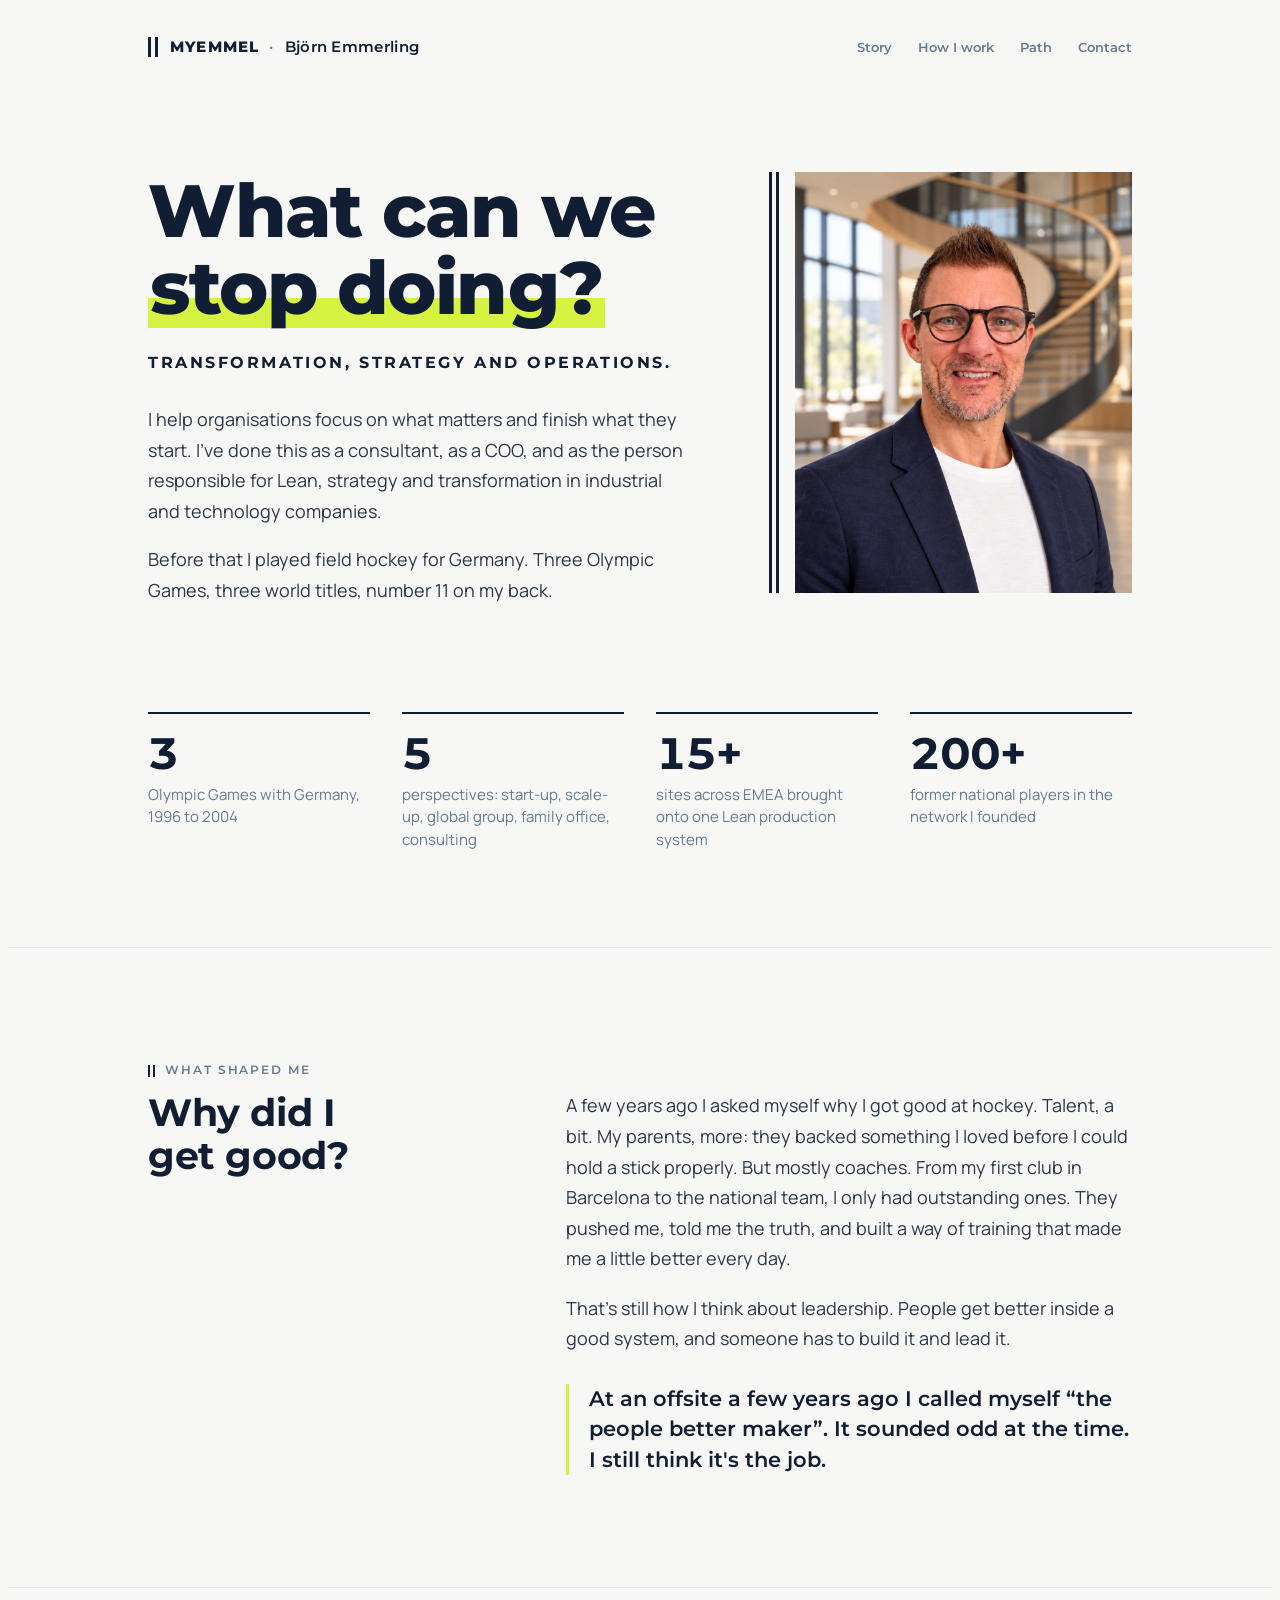
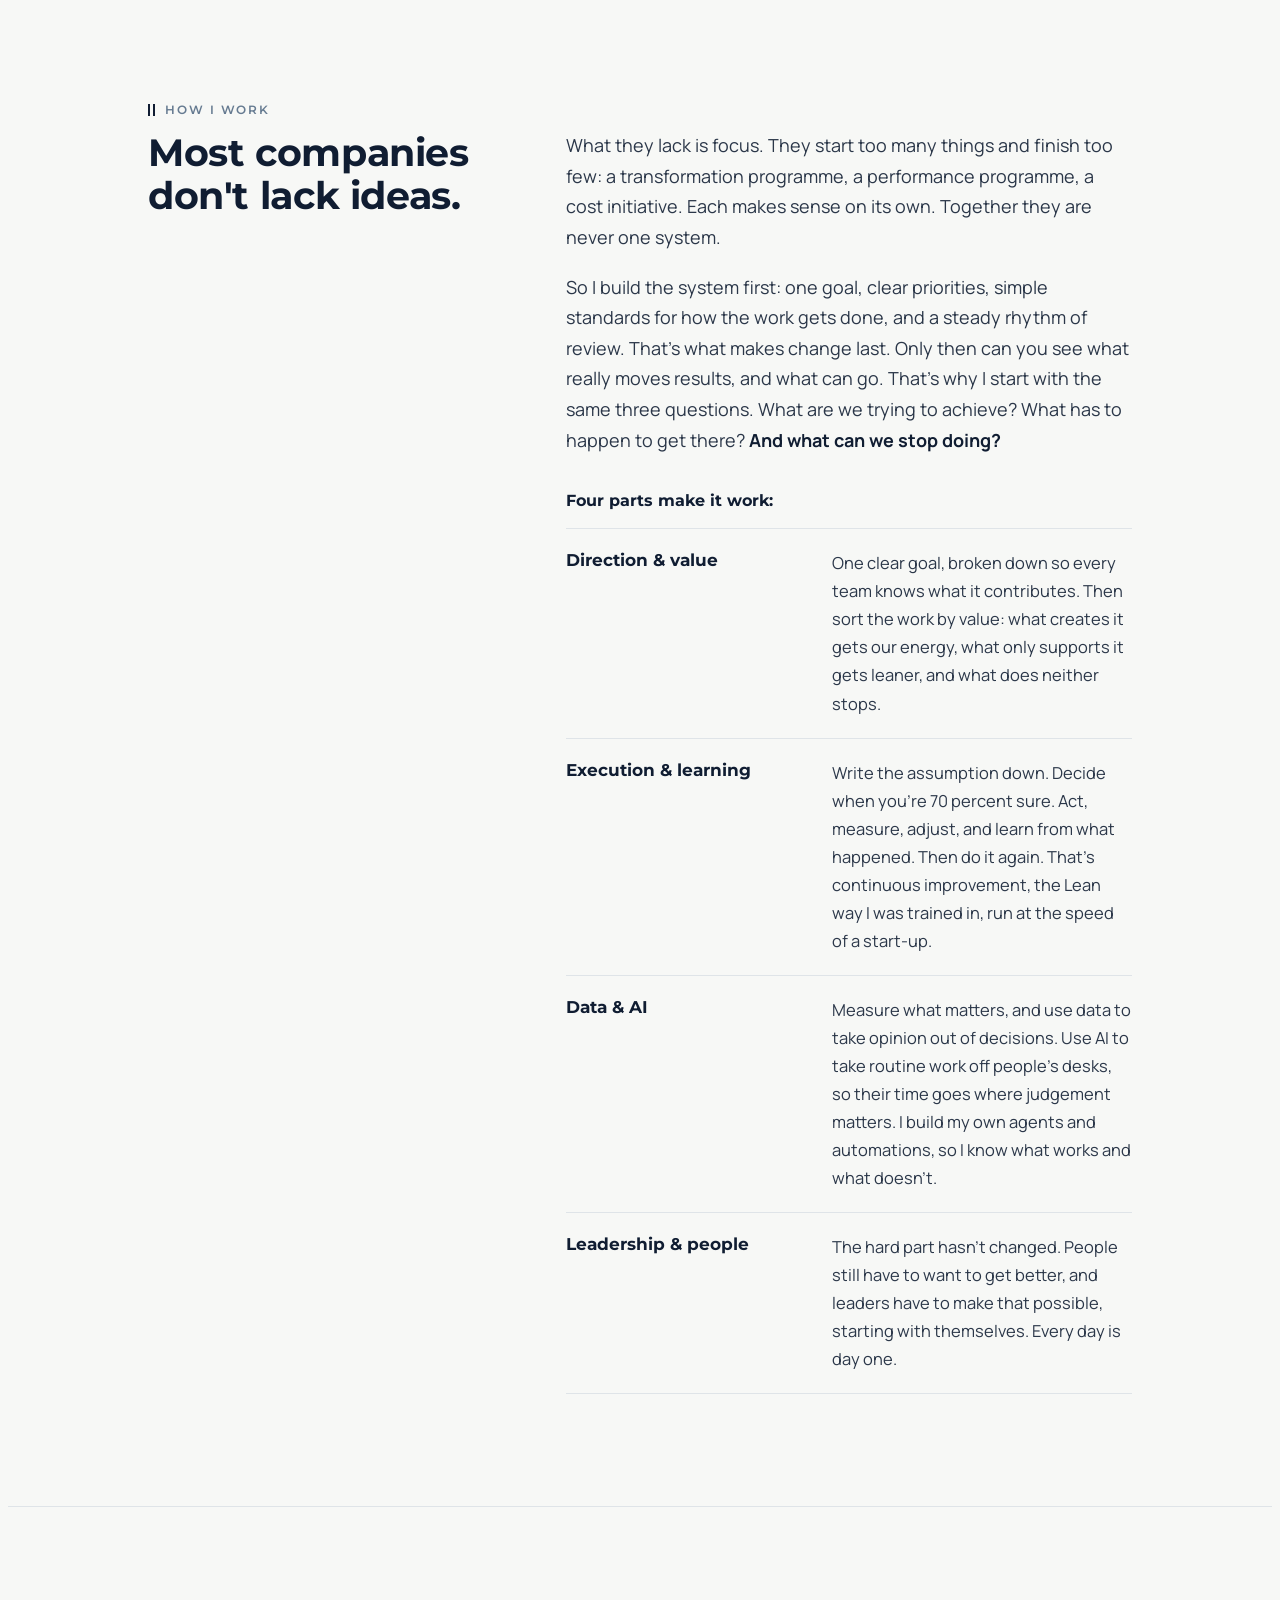
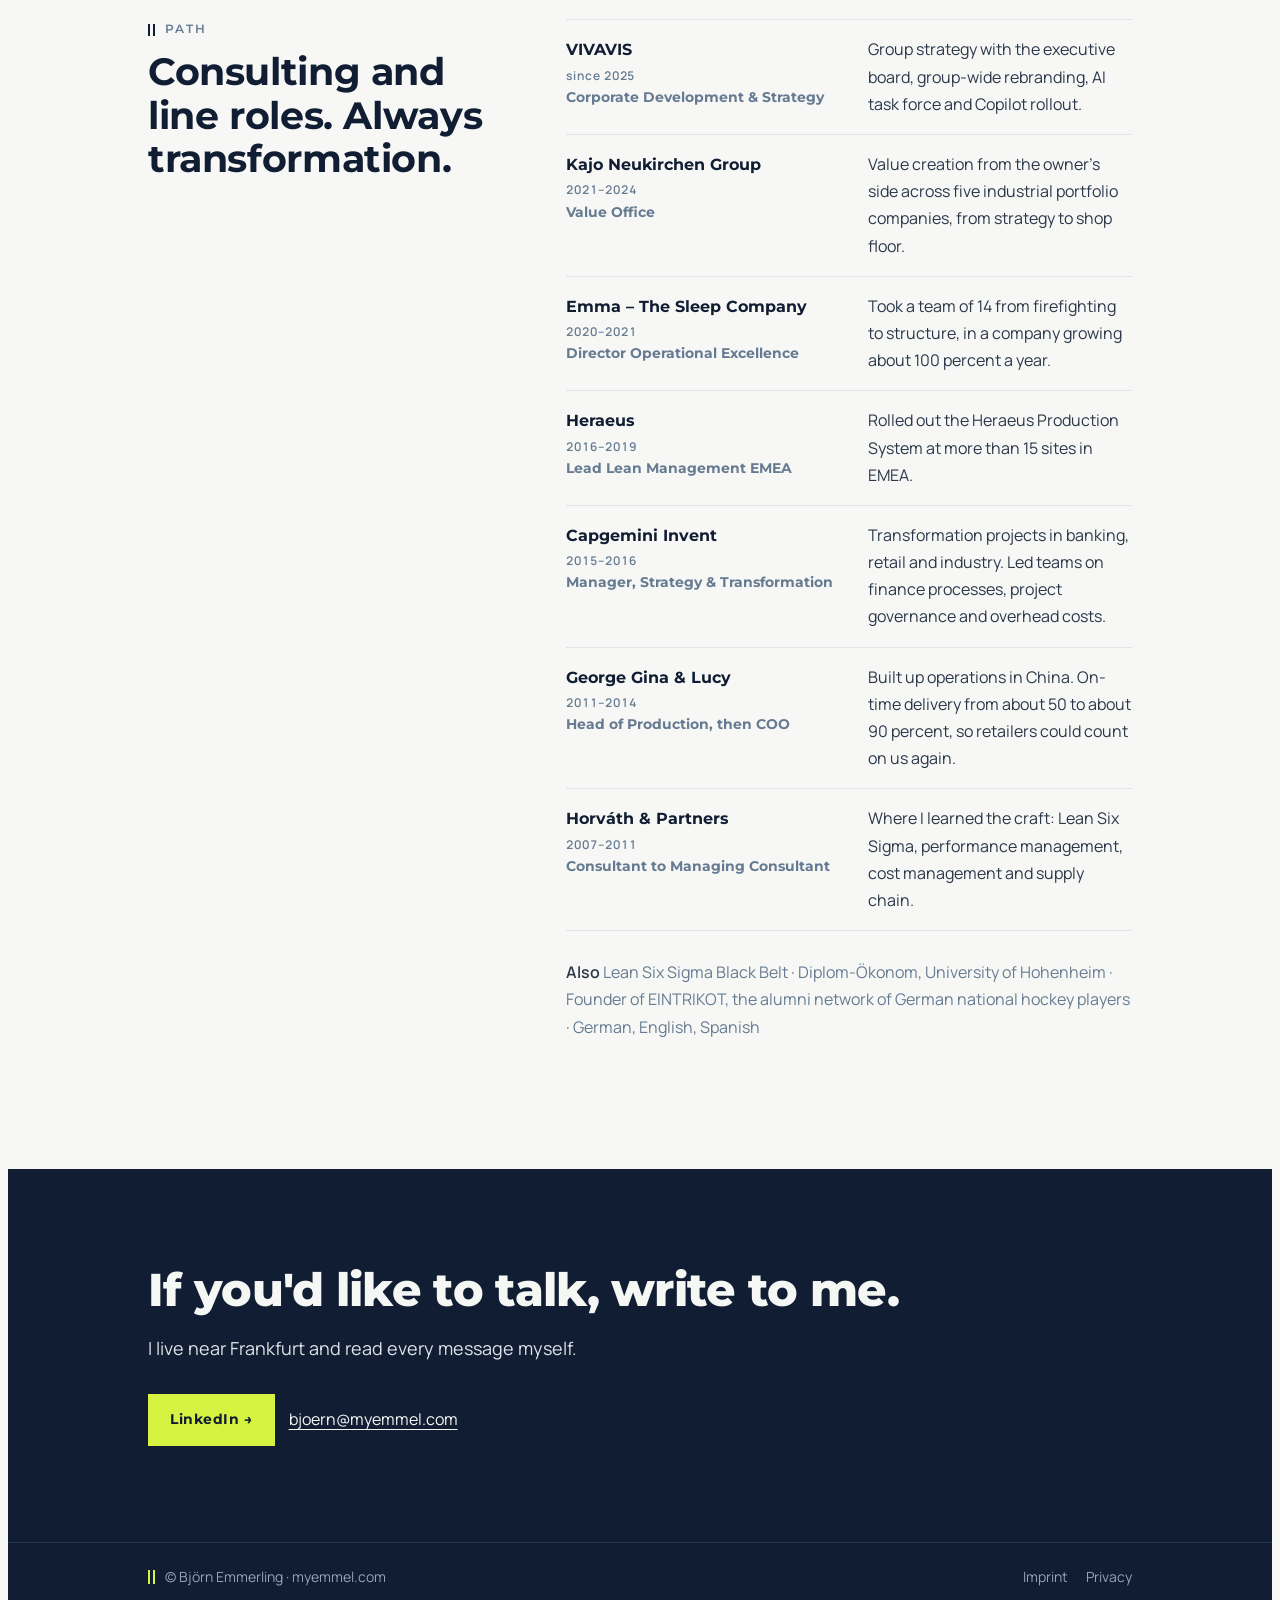
==== design/index.html @ a7419834 "Initial commit: Referenzdateien, README Co-Authored-By: Claude Sonnet 5.5 <noreply@anthropic.com>" ====
<!doctype html>
<html lang="en">
<head>
<meta charset="utf-8">
<meta name="viewport" content="width=device-width, initial-scale=1">
<title>MYEMMEL</title>
<link rel="preconnect" href="https://fonts.googleapis.com">
<link rel="preconnect" href="https://fonts.gstatic.com" crossorigin>
<link rel="stylesheet" href="https://fonts.googleapis.com/css2?family=Montserrat:wght@500;600;700;800&family=Manrope:wght@400;500;600&display=swap">
<style>
/* Layout: light page, one wide column with a two-column hero. The two strokes of the 11 are the only mark; lime is used for underlines and the contact button only. */
:root {
  --bg: #F7F8F6;
  --surface: #FFFFFF;
  --ink: #101D32;
  --text: #2B3749;
  --muted: #667B91;
  --rule: #DFE4E8;
  --lime: #D6F342;
  --photo: #E9EDF0;
  --head: "Montserrat", "Helvetica Neue", Arial, sans-serif;
  --body: "Manrope", "Helvetica Neue", Arial, sans-serif;
  color-scheme: light;
}
* { box-sizing: border-box; }
html { scroll-behavior: smooth; }
body {
  background: var(--bg);
  color: var(--text);
  font-family: var(--body);
  font-size: 18px;
  line-height: 1.7;
  -webkit-font-smoothing: antialiased;
}
.wrap { max-width: 1080px; margin-inline: auto; padding-inline: clamp(16px, 5vw, 48px); }
a { color: var(--ink); text-underline-offset: 4px; text-decoration-thickness: 1px; }
a:hover { text-decoration-thickness: 2px; }
a:focus-visible { outline: 2px solid var(--ink); outline-offset: 3px; }
h1, h2, h3 { font-family: var(--head); color: var(--ink); margin: 0; text-wrap: balance; }
.label { font-family: var(--head); font-weight: 600; font-size: 12px; letter-spacing: .16em; text-transform: uppercase; color: var(--muted); display: flex; align-items: center; gap: 10px; }
.label::before { content: ""; flex: none; width: 7px; height: 12px; background: linear-gradient(to right, var(--ink) 0 2px, transparent 2px 5px, var(--ink) 5px 7px); }
.foot-mark { display: inline-flex; gap: 3px; height: 14px; margin-right: 10px; vertical-align: -2px; }
.foot-mark i { display: block; width: 2px; height: 100%; background: var(--lime); }
.mark { underline: none; background: linear-gradient(transparent 62%, var(--lime) 62%, var(--lime) 94%, transparent 94%); padding-inline: 2px; }

/* Header */
header { padding-block: 26px; }
.top { display: flex; justify-content: space-between; align-items: center; gap: 16px; }
.logo { display: flex; align-items: center; gap: 12px; font-family: var(--head); font-weight: 800; font-size: 15px; letter-spacing: .08em; color: var(--ink); text-decoration: none; }
.logo .sep { color: var(--muted); font-weight: 600; margin-inline: -2px; }
.logo .who { font-weight: 600; letter-spacing: .02em; }
.eleven { display: inline-flex; gap: 4px; height: 20px; }
.eleven i { display: block; width: 3px; height: 100%; background: var(--ink); }
nav { display: flex; gap: 26px; }
nav a { font-family: var(--head); font-weight: 600; font-size: 13px; text-decoration: none; color: var(--muted); }
nav a:hover { color: var(--ink); }
@media (max-width: 640px) { nav { display: none; } }

/* Hero */
.hero { padding-block: clamp(32px, 6vw, 72px) clamp(48px, 7vw, 88px); }
.hero-grid { display: grid; grid-template-columns: minmax(0, 1.5fr) minmax(0, 1fr); gap: clamp(32px, 6vw, 80px); align-items: start; }
@media (max-width: 820px) { .hero-grid { grid-template-columns: 1fr; } }
.hero h1 .line { display: block; white-space: nowrap; }
.hero h1 { font-size: clamp(42px, 5.8vw, 74px); font-weight: 800; line-height: 1.05; letter-spacing: -.02em; margin: 14px 0 22px; }
.hero .role { font-family: var(--head); font-weight: 700; font-size: clamp(14px, 1.3vw, 16px); letter-spacing: .16em; text-transform: uppercase; color: var(--ink); margin: 0 0 28px; }
.hero p.intro { margin: 0 0 1em; max-width: 34em; }
.portrait { position: relative; margin: 14px 0 0; justify-self: end; width: 100%; max-width: 380px; padding-left: 26px; }
.portrait::before { content: ""; position: absolute; left: 0; top: 0; bottom: 0; width: 10px; background: linear-gradient(to right, var(--ink) 0 3px, transparent 3px 7px, var(--ink) 7px 10px); }
.photo { aspect-ratio: 4 / 5; width: 100%; height: auto; object-fit: cover; object-position: center top; background: var(--photo); display: block; }
@media (max-width: 820px) { .portrait { justify-self: start; max-width: 320px; margin-top: 0; } }
.photo span { font-size: 14px; color: var(--muted); padding: 14px 16px; }

/* KPIs */
.kpis { list-style: none; margin: 0; padding: 0; display: grid; grid-template-columns: repeat(4, minmax(0, 1fr)); gap: 32px; }
@media (max-width: 820px) { .kpis { grid-template-columns: repeat(2, minmax(0, 1fr)); gap: 28px 24px; } }
.kpis li { min-width: 0; border-top: 2px solid var(--ink); padding-top: 16px; }
.kpis .num { display: block; font-family: var(--head); font-weight: 700; font-size: clamp(32px, 3.6vw, 44px); line-height: 1.05; color: var(--ink); font-variant-numeric: tabular-nums; letter-spacing: -.02em; }
.kpis .txt { display: block; margin-top: 8px; font-size: 15px; line-height: 1.5; color: var(--muted); }

/* Sections */
section.block { padding-block: clamp(64px, 9vw, 112px); }
section.block { border-top: 1px solid var(--rule); }
.kpi-band { padding-bottom: clamp(56px, 8vw, 96px); }
.two .prose { padding-top: 30px; }
@media (max-width: 820px) { .two .prose { padding-top: 0; } }
.two { display: grid; grid-template-columns: minmax(0, 1fr) minmax(0, 1.6fr); gap: clamp(24px, 5vw, 72px); align-items: start; }
@media (max-width: 820px) { .two { grid-template-columns: 1fr; } }
.two h2 { font-size: clamp(28px, 3.2vw, 38px); font-weight: 700; line-height: 1.15; letter-spacing: -.01em; margin-top: 10px; }
.prose p { margin: 0 0 1.05em; max-width: 36em; }
.prose p:last-child { margin-bottom: 0; }
.prose strong { color: var(--ink); font-weight: 700; }
.quote { margin-top: 30px; padding-left: 20px; border-left: 3px solid var(--lime); font-family: var(--head); font-weight: 600; font-size: 21px; line-height: 1.45; color: var(--ink); max-width: 28em; }

/* Principles */
.prose .lead-in { margin: 32px 0 0; font-family: var(--head); font-weight: 700; font-size: 16px; color: var(--ink); }
.principles { list-style: none; margin: 14px 0 0; padding: 0; display: grid; gap: 0; border-top: 1px solid var(--rule); }
.principles li { display: grid; grid-template-columns: minmax(0, 13em) minmax(0, 1fr); gap: 8px 32px; padding-block: 20px; border-bottom: 1px solid var(--rule); }
@media (max-width: 640px) { .principles li { grid-template-columns: 1fr; } }
.principles h3 { font-size: 17px; font-weight: 700; line-height: 1.4; }
.principles p { margin: 0; font-size: 16.5px; }

/* Path */
.path { list-style: none; margin: 0; padding: 0; border-top: 1px solid var(--rule); }
.path li { display: grid; grid-template-columns: minmax(0, 15em) minmax(0, 1fr); gap: 4px 32px; padding-block: 16px; border-bottom: 1px solid var(--rule); }
@media (max-width: 640px) { .path li { grid-template-columns: 1fr; } }
.path .org { font-family: var(--head); font-weight: 700; font-size: 16px; color: var(--ink); }
.path .role { display: block; font-size: 14px; color: var(--muted); }
.path .years { display: block; font-family: var(--body); font-weight: 600; font-size: 12px; letter-spacing: .08em; color: var(--muted); margin-top: 2px; font-variant-numeric: tabular-nums; }
.path .what { font-size: 16px; }
.also { margin-top: 28px; font-size: 16px; color: var(--muted); }
.also b { color: var(--text); font-weight: 600; }

/* Contact */
.contact { background: var(--ink); color: #DCE3E9; padding-block: clamp(56px, 8vw, 96px); }
.contact h2 { color: #F5F7F4; font-size: clamp(30px, 4vw, 46px); font-weight: 800; letter-spacing: -.015em; line-height: 1.1; }
.contact p { max-width: 32em; margin: 18px 0 30px; }
.btns { display: flex; flex-wrap: wrap; gap: 14px; align-items: center; }
.btn { display: inline-block; font-family: var(--head); font-weight: 700; font-size: 14px; letter-spacing: .04em; text-decoration: none; padding: 14px 22px; background: var(--lime); color: var(--ink); }
.btn:hover { background: #F5F7F4; }
.mail { color: #F5F7F4; font-size: 16px; text-decoration: underline; text-underline-offset: 4px; }
footer { background: var(--ink); color: #93A4B6; border-top: 1px solid #22344F; padding-block: 22px 28px; font-size: 14px; }
footer .wrap { display: flex; justify-content: space-between; flex-wrap: wrap; gap: 12px; }
footer a { color: #93A4B6; }
footer nav { display: flex; gap: 18px; }
footer nav a { font-family: var(--body); font-weight: 400; font-size: 14px; }
</style>
</head>
<body>

<header>
  <div class="wrap top">
    <a class="logo" href="#top" aria-label="MYEMMEL · Björn Emmerling"><span class="eleven" aria-hidden="true"><i></i><i></i></span>MYEMMEL<span class="sep" aria-hidden="true">·</span><span class="who">Björn Emmerling</span></a>
    <nav aria-label="Sections">
      <a href="#story">Story</a>
      <a href="#work">How I work</a>
      <a href="#path">Path</a>
      <a href="#contact">Contact</a>
    </nav>
  </div>
</header>

<main id="top">
  <section class="hero">
    <div class="wrap hero-grid">
      <div>
        <h1><span class="line">What can we</span><span class="line"><span class="mark">stop doing?</span></span></h1>
        <p class="role">Transformation, strategy and operations.</p>
        <p class="intro">I help organisations focus on what matters and finish what they start. I've done this as a consultant, as a COO, and as the person responsible for Lean, strategy and transformation in industrial and technology companies.</p>
        <p class="intro">Before that I played field hockey for Germany. Three Olympic Games, three world titles, number 11 on my back.</p>
      </div>
      <figure class="portrait"><img class="photo" src="../assets/bjoern-portrait.jpg" alt="Björn Emmerling" width="760" height="1013"></figure>
    </div>
  </section>

  <section class="kpi-band" aria-label="Facts">
    <div class="wrap">
      <ul class="kpis">
        <li><span class="num">3</span><span class="txt">Olympic Games with Germany, 1996 to 2004</span></li>
        <li><span class="num">5</span><span class="txt">perspectives: start-up, scale-up, global group, family office, consulting</span></li>
        <li><span class="num">15+</span><span class="txt">sites across EMEA brought onto one Lean production system</span></li>
        <li><span class="num">200+</span><span class="txt">former national players in the network I founded</span></li>
      </ul>
    </div>
  </section>

  <section class="block" id="story">
    <div class="wrap two">
      <div>
        <div class="label">What shaped me</div>
        <h2>Why did I get good?</h2>
      </div>
      <div class="prose">
        <p>A few years ago I asked myself why I got good at hockey. Talent, a bit. My parents, more: they backed something I loved before I could hold a stick properly. But mostly coaches. From my first club in Barcelona to the national team, I only had outstanding ones. They pushed me, told me the truth, and built a way of training that made me a little better every day.</p>
        <p>That's still how I think about leadership. People get better inside a good system, and someone has to build it and lead it.</p>
        <div class="quote">At an offsite a few years ago I called myself “the people better maker”. It sounded odd at the time. I still think it's the job.</div>
      </div>
    </div>
  </section>

  <section class="block" id="work">
    <div class="wrap two">
      <div>
        <div class="label">How I work</div>
        <h2>Most companies don't lack ideas.</h2>
      </div>
      <div class="prose">
        <p>What they lack is focus. They start too many things and finish too few: a transformation programme, a performance programme, a cost initiative. Each makes sense on its own. Together they are never one system.</p>
        <p>So I build the system first: one goal, clear priorities, simple standards for how the work gets done, and a steady rhythm of review. That's what makes change last. Only then can you see what really moves results, and what can go. That's why I start with the same three questions. What are we trying to achieve? What has to happen to get there? <strong>And what can we stop doing?</strong></p>
        <p class="lead-in">Four parts make it work:</p>
        <ul class="principles">
          <li><h3>Direction &amp; value</h3><p>One clear goal, broken down so every team knows what it contributes. Then sort the work by value: what creates it gets our energy, what only supports it gets leaner, and what does neither stops.</p></li>
          <li><h3>Execution &amp; learning</h3><p>Write the assumption down. Decide when you're 70 percent sure. Act, measure, adjust, and learn from what happened. Then do it again. That's continuous improvement, the Lean way I was trained in, run at the speed of a start-up.</p></li>
          <li><h3>Data &amp; AI</h3><p>Measure what matters, and use data to take opinion out of decisions. Use AI to take routine work off people's desks, so their time goes where judgement matters. I build my own agents and automations, so I know what works and what doesn't.</p></li>
          <li><h3>Leadership &amp; people</h3><p>The hard part hasn't changed. People still have to want to get better, and leaders have to make that possible, starting with themselves. Every day is day one.</p></li>
        </ul>
      </div>
    </div>
  </section>

  <section class="block" id="path">
    <div class="wrap two">
      <div>
        <div class="label">Path</div>
        <h2>Consulting and line roles. Always transformation.</h2>
      </div>
      <div>
        <ol class="path">
          <li><span class="org">VIVAVIS<span class="years">since 2025</span><span class="role">Corporate Development &amp; Strategy</span></span><span class="what">Group strategy with the executive board, group-wide rebranding, AI task force and Copilot rollout.</span></li>
          <li><span class="org">Kajo Neukirchen Group<span class="years">2021–2024</span><span class="role">Value Office</span></span><span class="what">Value creation from the owner's side across five industrial portfolio companies, from strategy to shop floor.</span></li>
          <li><span class="org">Emma – The Sleep Company<span class="years">2020–2021</span><span class="role">Director Operational Excellence</span></span><span class="what">Took a team of 14 from firefighting to structure, in a company growing about 100 percent a year.</span></li>
          <li><span class="org">Heraeus<span class="years">2016–2019</span><span class="role">Lead Lean Management EMEA</span></span><span class="what">Rolled out the Heraeus Production System at more than 15 sites in EMEA.</span></li>
          <li><span class="org">Capgemini Invent<span class="years">2015–2016</span><span class="role">Manager, Strategy &amp; Transformation</span></span><span class="what">Transformation projects in banking, retail and industry. Led teams on finance processes, project governance and overhead costs.</span></li>
          <li><span class="org">George Gina &amp; Lucy<span class="years">2011–2014</span><span class="role">Head of Production, then COO</span></span><span class="what">Built up operations in China. On-time delivery from about 50 to about 90 percent, so retailers could count on us again.</span></li>
          <li><span class="org">Horváth &amp; Partners<span class="years">2007–2011</span><span class="role">Consultant to Managing Consultant</span></span><span class="what">Where I learned the craft: Lean Six Sigma, performance management, cost management and supply chain.</span></li>
        </ol>
        <p class="also"><b>Also</b> Lean Six Sigma Black Belt · Diplom-Ökonom, University of Hohenheim · Founder of EINTRIKOT, the alumni network of German national hockey players · German, English, Spanish</p>
      </div>
    </div>
  </section>
</main>

<section class="contact" id="contact">
  <div class="wrap">
    <h2>If you'd like to talk, write to me.</h2>
    <p>I live near Frankfurt and read every message myself.</p>
    <div class="btns">
      <a class="btn" href="https://www.linkedin.com/in/emmel" target="_blank" rel="noopener">LinkedIn →</a>
      <a class="mail" href="mailto:bjoern@myemmel.com">bjoern@myemmel.com</a>
    </div>
  </div>
</section>
<footer>
  <div class="wrap">
    <span><span class="foot-mark" aria-hidden="true"><i></i><i></i></span>© Björn Emmerling · myemmel.com</span>
    <nav aria-label="Legal"><a href="#">Imprint</a><a href="#">Privacy</a></nav>
  </div>
</footer>

</body>
</html>
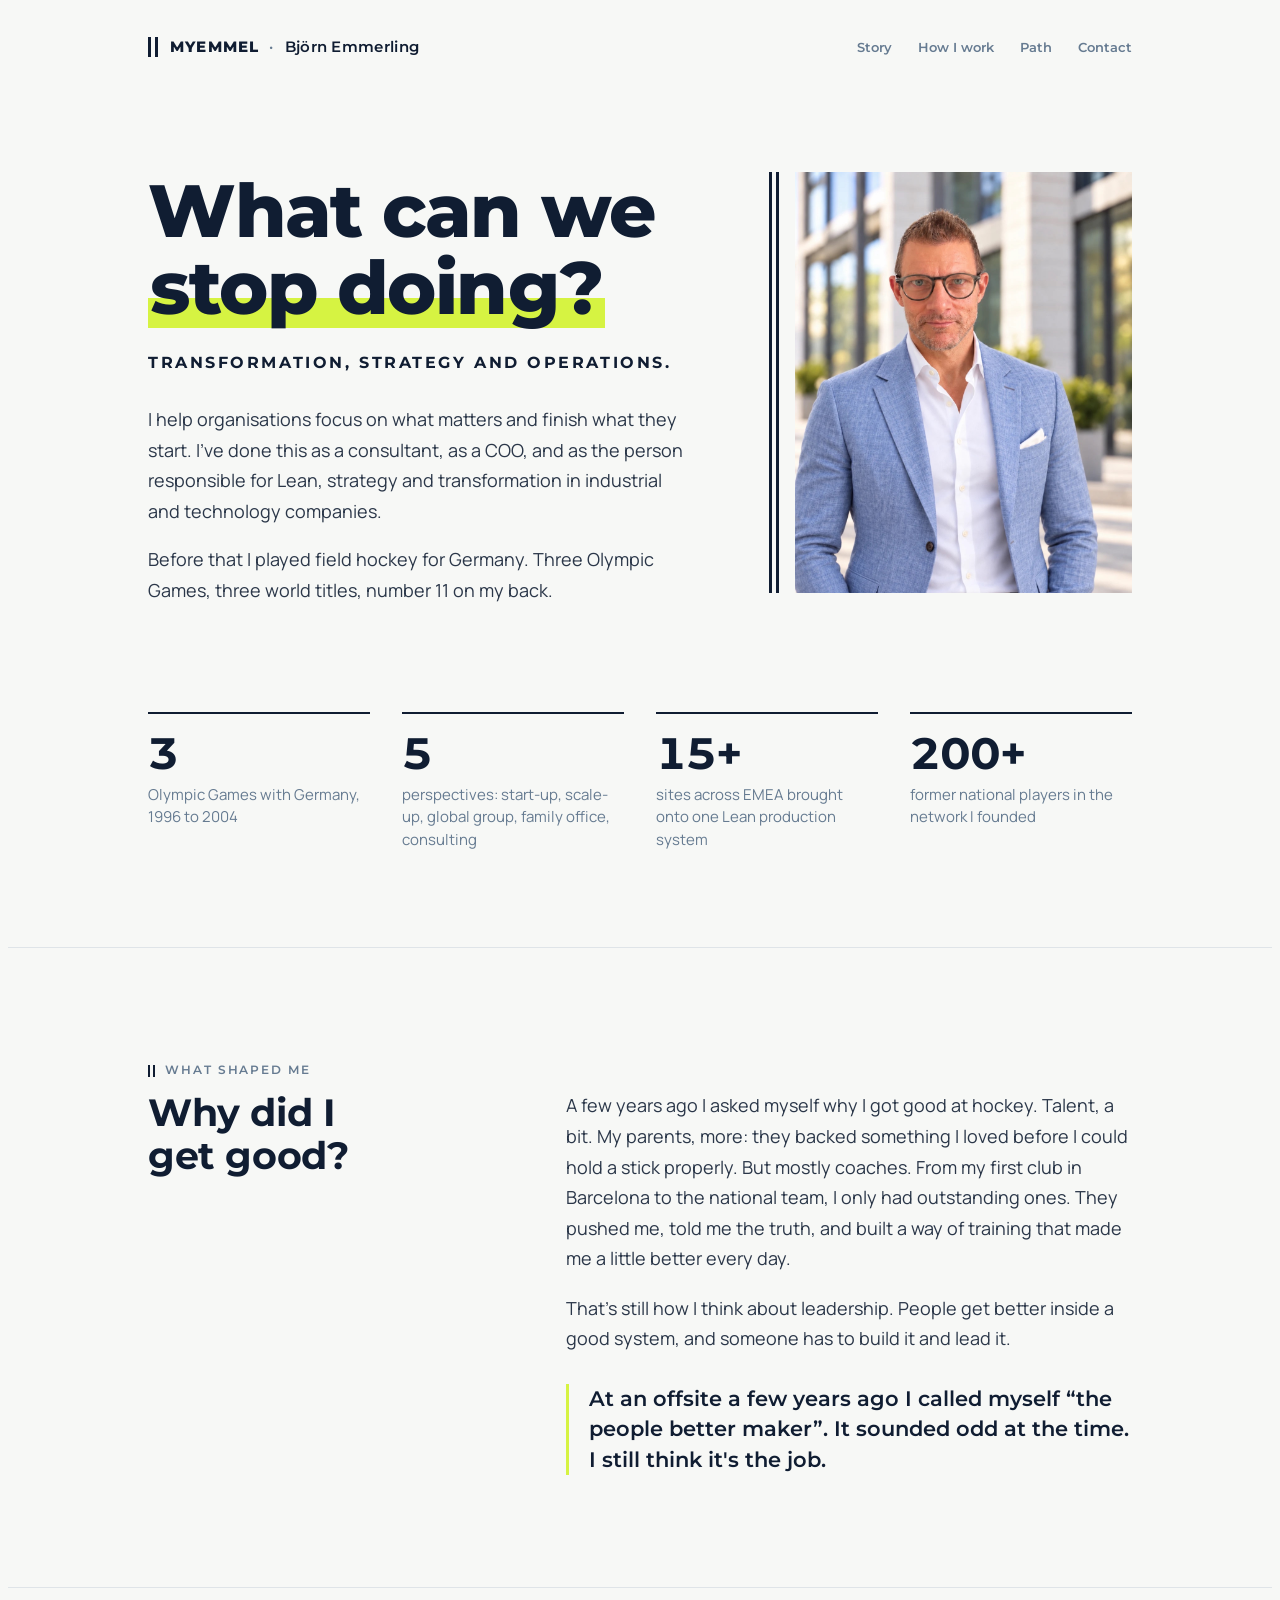
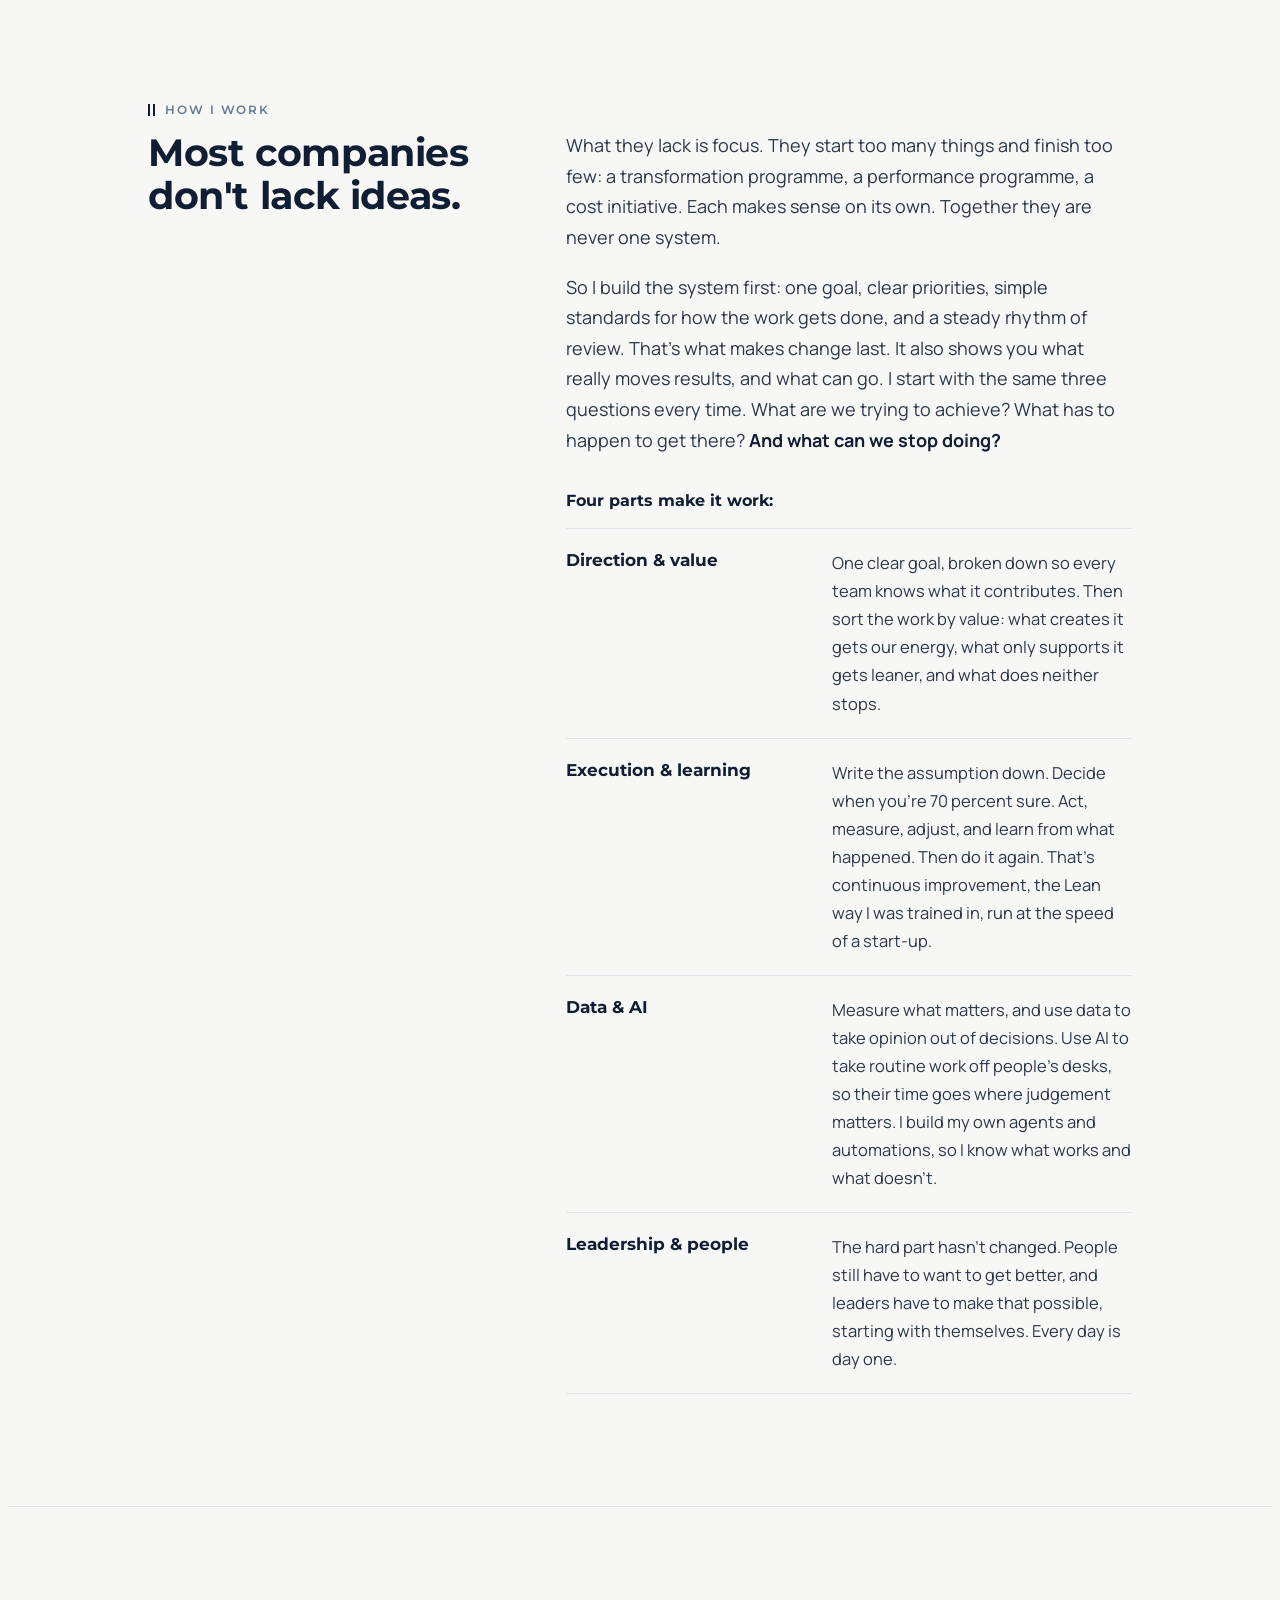
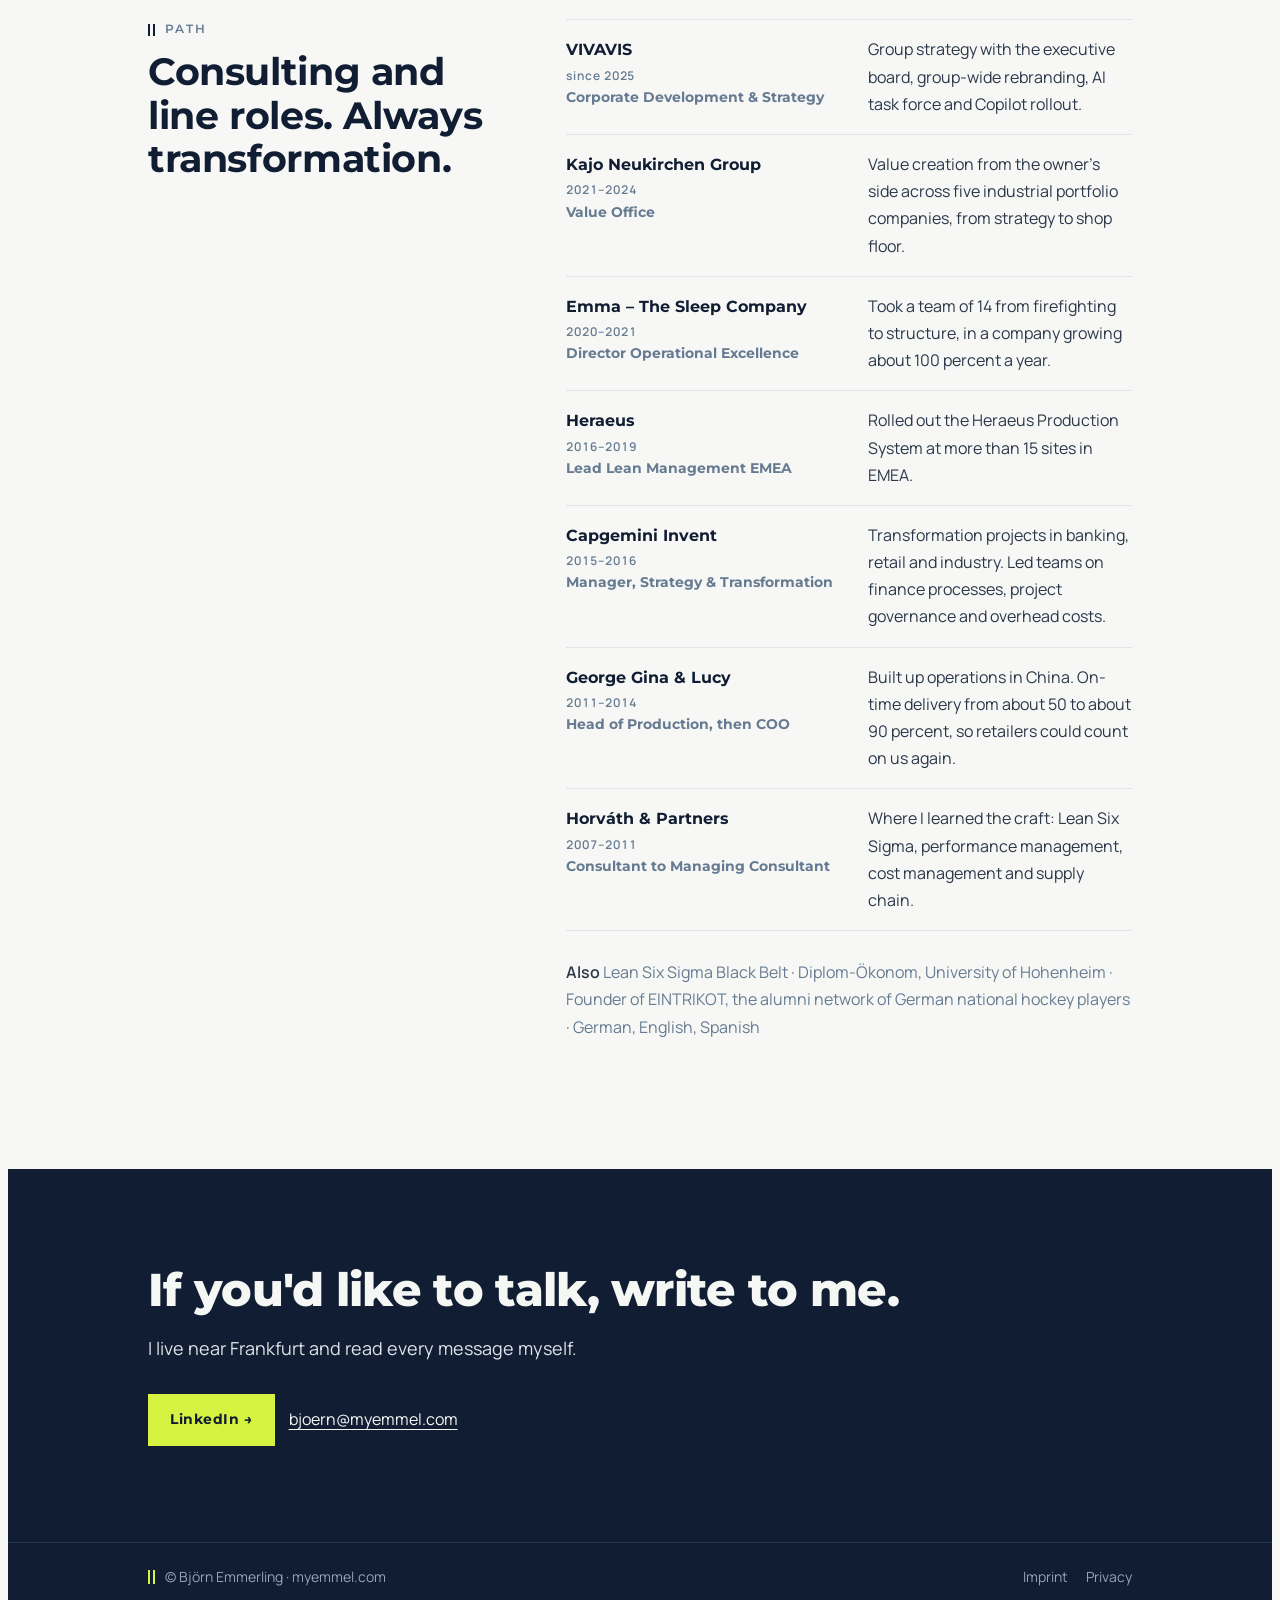
==== commit 8c7485f7: "Text How I work: Absatz geglättet Co-Authored-By: Claude Sonnet 5.5 <noreply@anthropic.com>" ====
--- a/design/index.html
+++ b/design/index.html
@@ -185,7 +185,7 @@
       </div>
       <div class="prose">
         <p>What they lack is focus. They start too many things and finish too few: a transformation programme, a performance programme, a cost initiative. Each makes sense on its own. Together they are never one system.</p>
-        <p>So I build the system first: one goal, clear priorities, simple standards for how the work gets done, and a steady rhythm of review. That's what makes change last. Only then can you see what really moves results, and what can go. That's why I start with the same three questions. What are we trying to achieve? What has to happen to get there? <strong>And what can we stop doing?</strong></p>
+        <p>So I build the system first: one goal, clear priorities, simple standards for how the work gets done, and a steady rhythm of review. That's what makes change last. It also shows you what really moves results, and what can go. I start with the same three questions every time. What are we trying to achieve? What has to happen to get there? <strong>And what can we stop doing?</strong></p>
         <p class="lead-in">Four parts make it work:</p>
         <ul class="principles">
           <li><h3>Direction &amp; value</h3><p>One clear goal, broken down so every team knows what it contributes. Then sort the work by value: what creates it gets our energy, what only supports it gets leaner, and what does neither stops.</p></li>
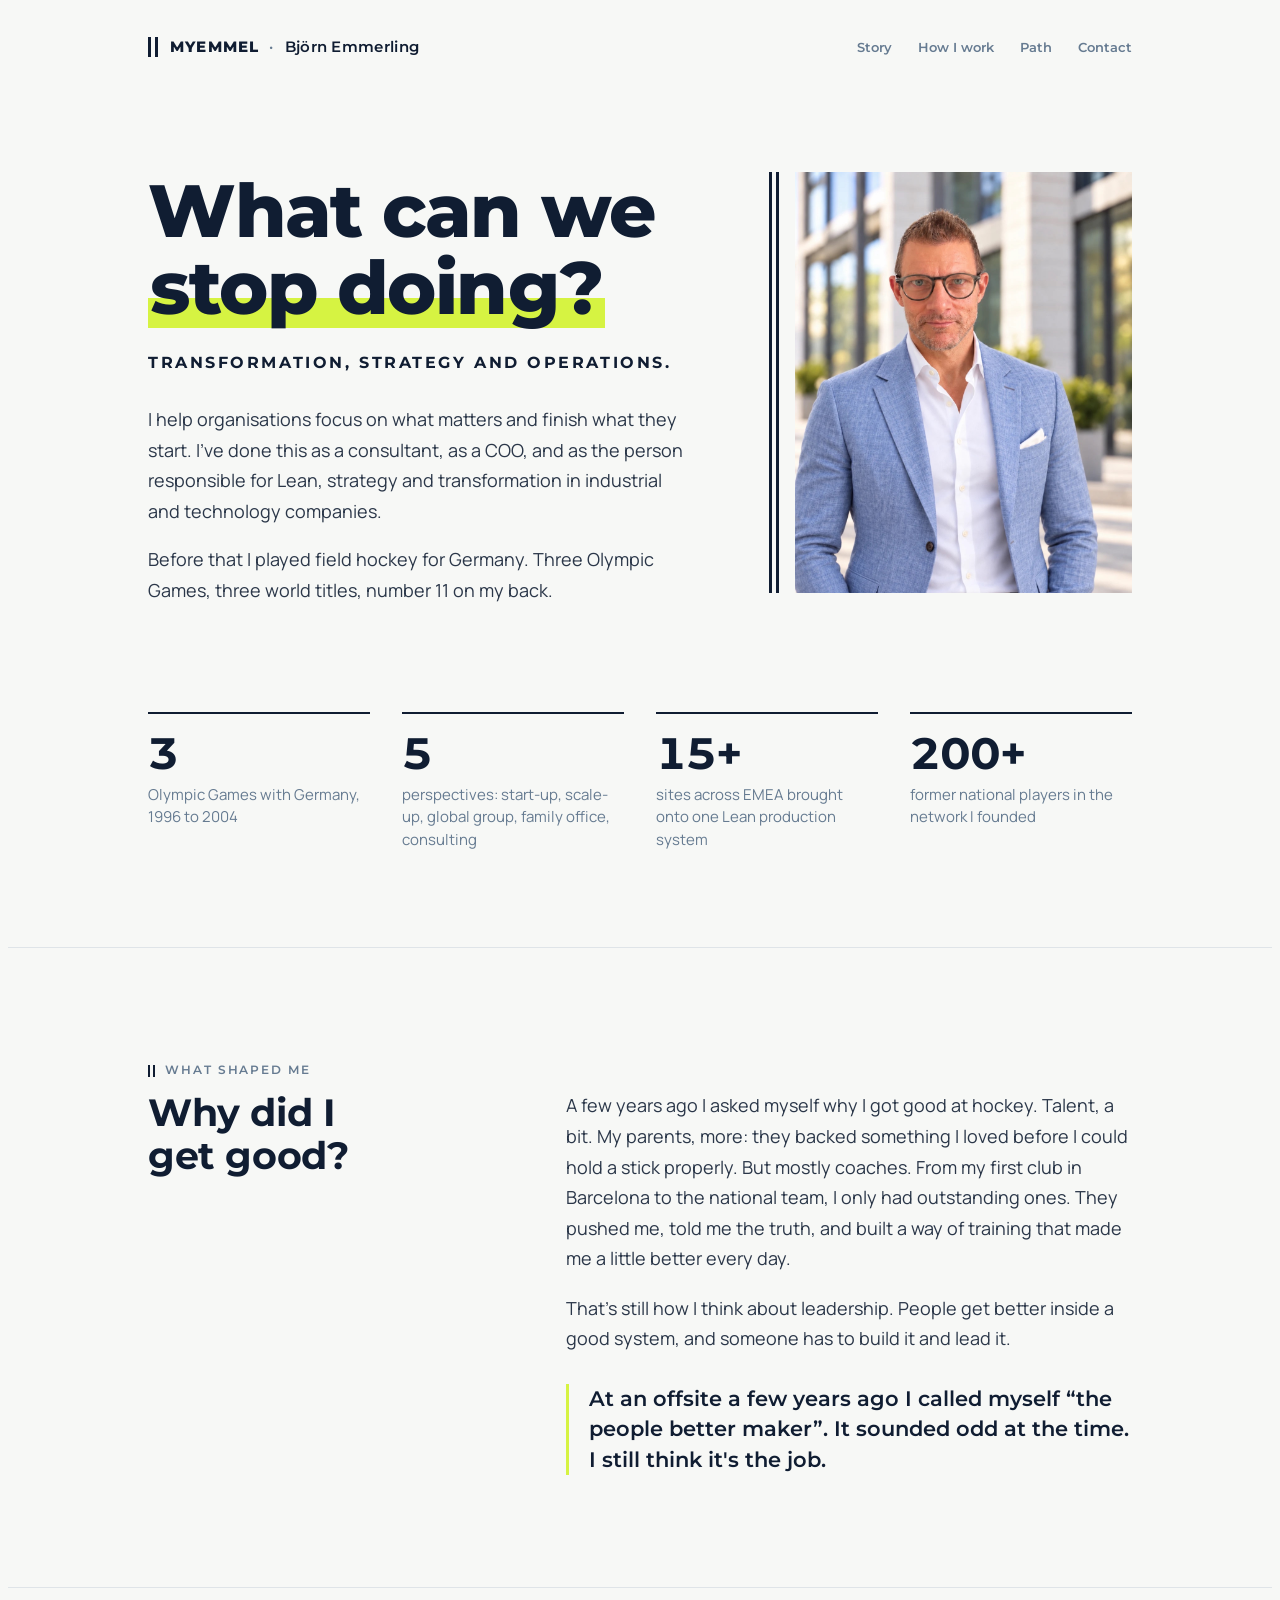
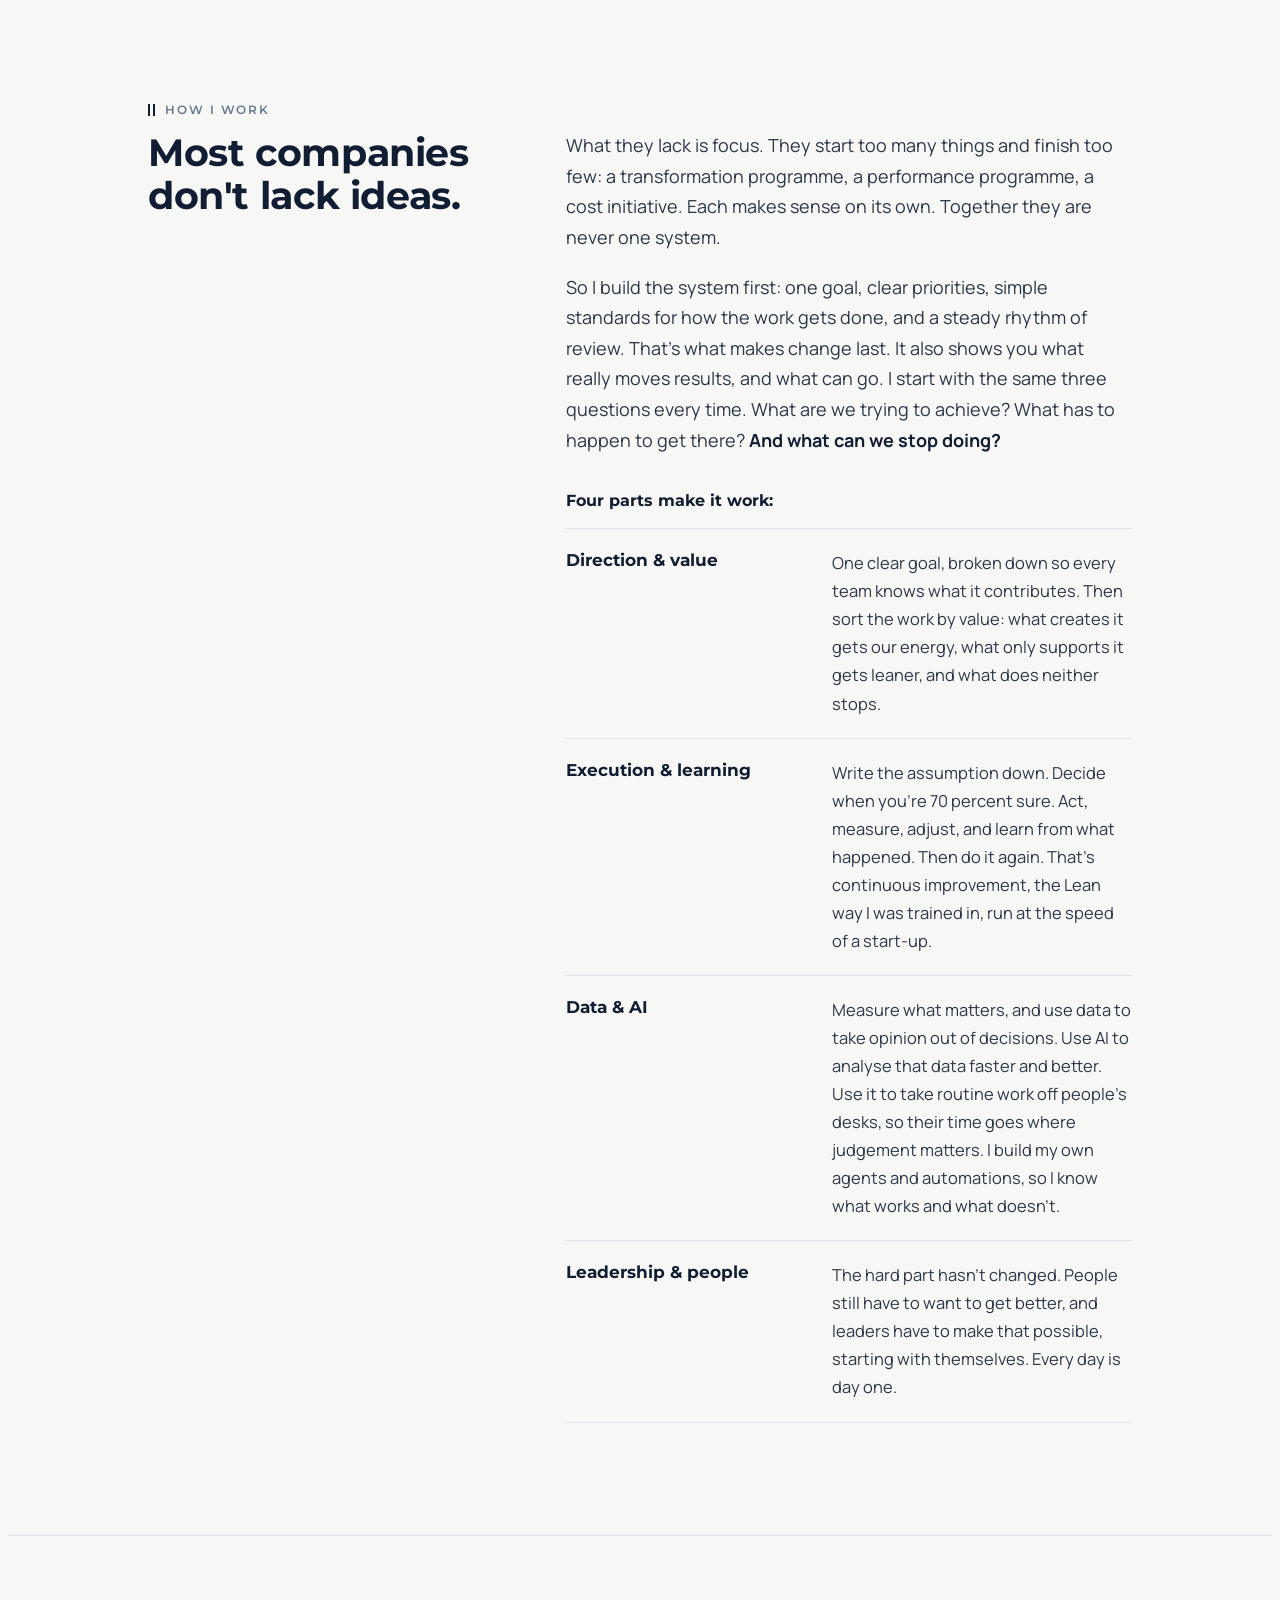
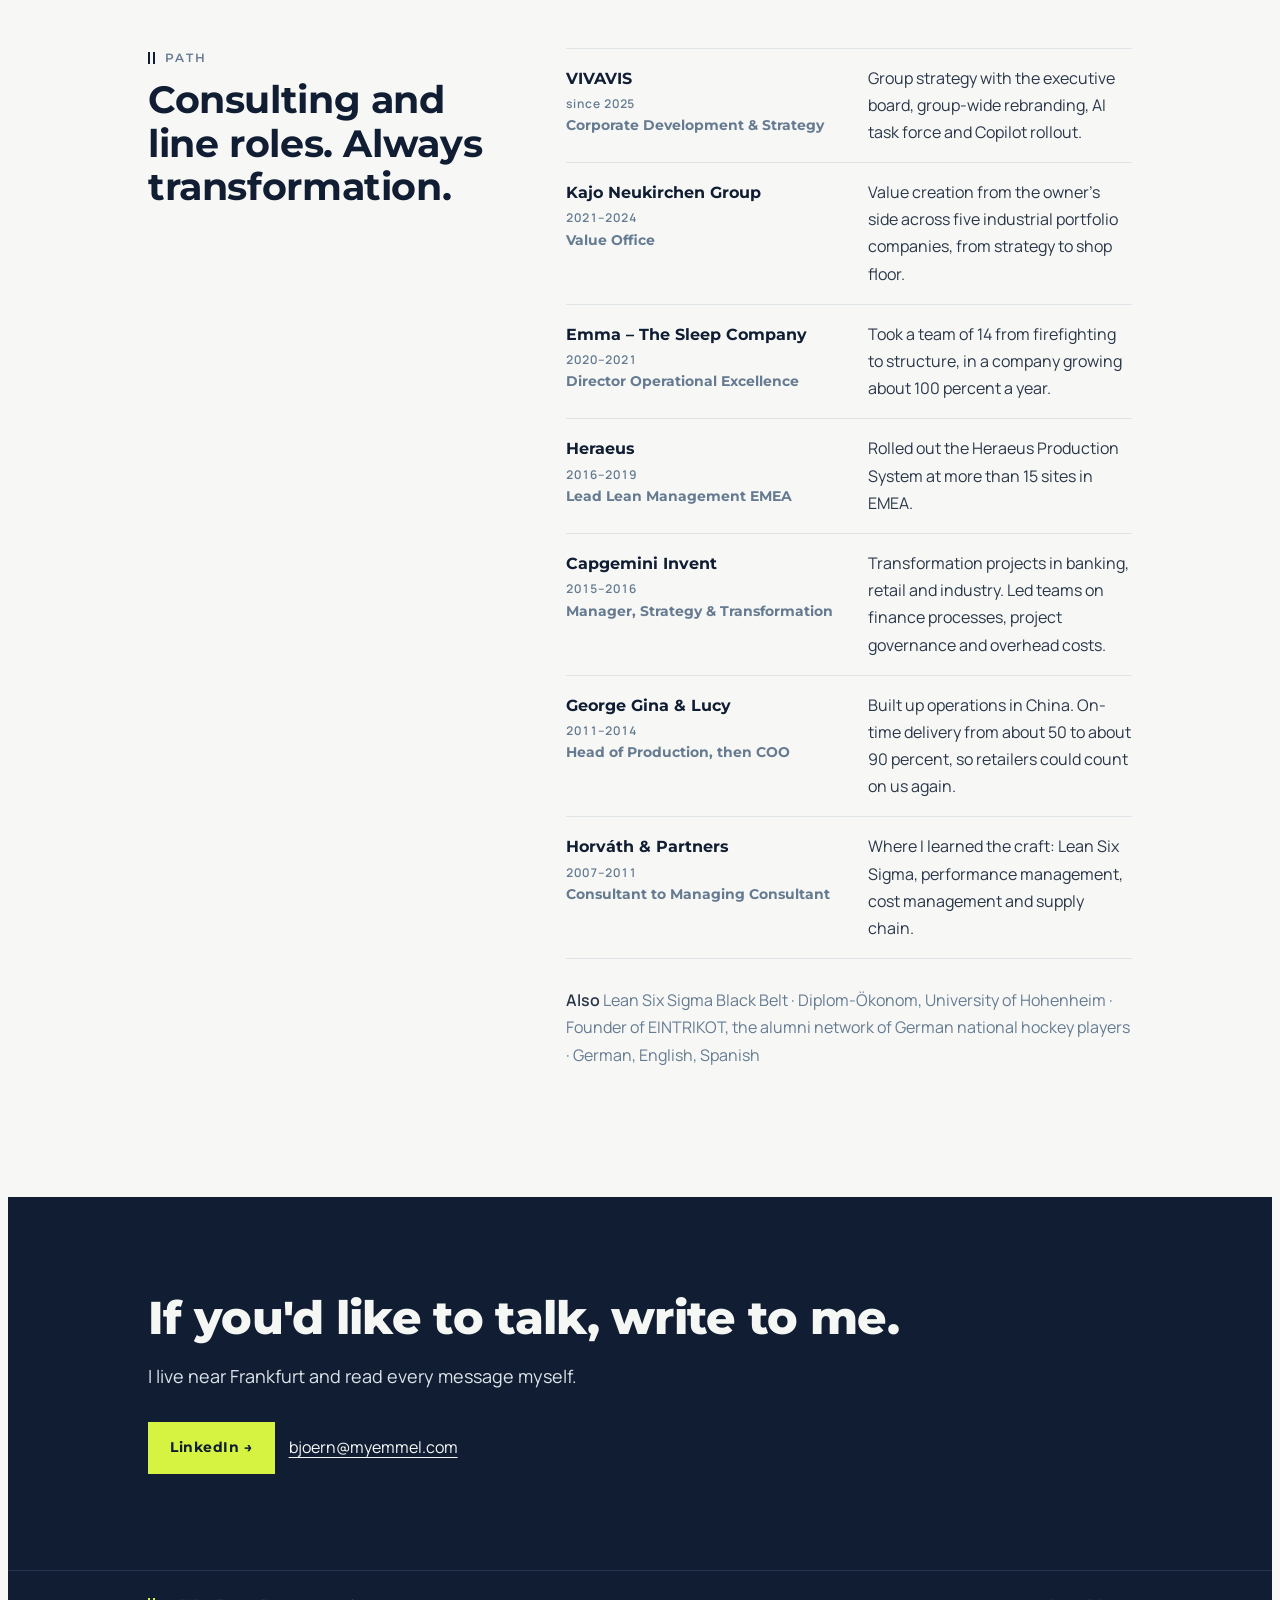
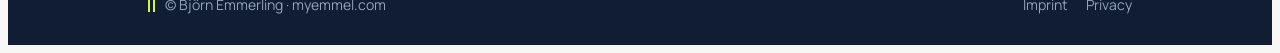
==== commit 7b1e2a25: "Text Data & AI: Datenanalyse ergänzt Co-Authored-By: Claude Sonnet 5.5 <noreply@anthropic.com>" ====
--- a/design/index.html
+++ b/design/index.html
@@ -190,7 +190,7 @@
         <ul class="principles">
           <li><h3>Direction &amp; value</h3><p>One clear goal, broken down so every team knows what it contributes. Then sort the work by value: what creates it gets our energy, what only supports it gets leaner, and what does neither stops.</p></li>
           <li><h3>Execution &amp; learning</h3><p>Write the assumption down. Decide when you're 70 percent sure. Act, measure, adjust, and learn from what happened. Then do it again. That's continuous improvement, the Lean way I was trained in, run at the speed of a start-up.</p></li>
-          <li><h3>Data &amp; AI</h3><p>Measure what matters, and use data to take opinion out of decisions. Use AI to take routine work off people's desks, so their time goes where judgement matters. I build my own agents and automations, so I know what works and what doesn't.</p></li>
+          <li><h3>Data &amp; AI</h3><p>Measure what matters, and use data to take opinion out of decisions. Use AI to analyse that data faster and better. Use it to take routine work off people's desks, so their time goes where judgement matters. I build my own agents and automations, so I know what works and what doesn't.</p></li>
           <li><h3>Leadership &amp; people</h3><p>The hard part hasn't changed. People still have to want to get better, and leaders have to make that possible, starting with themselves. Every day is day one.</p></li>
         </ul>
       </div>
